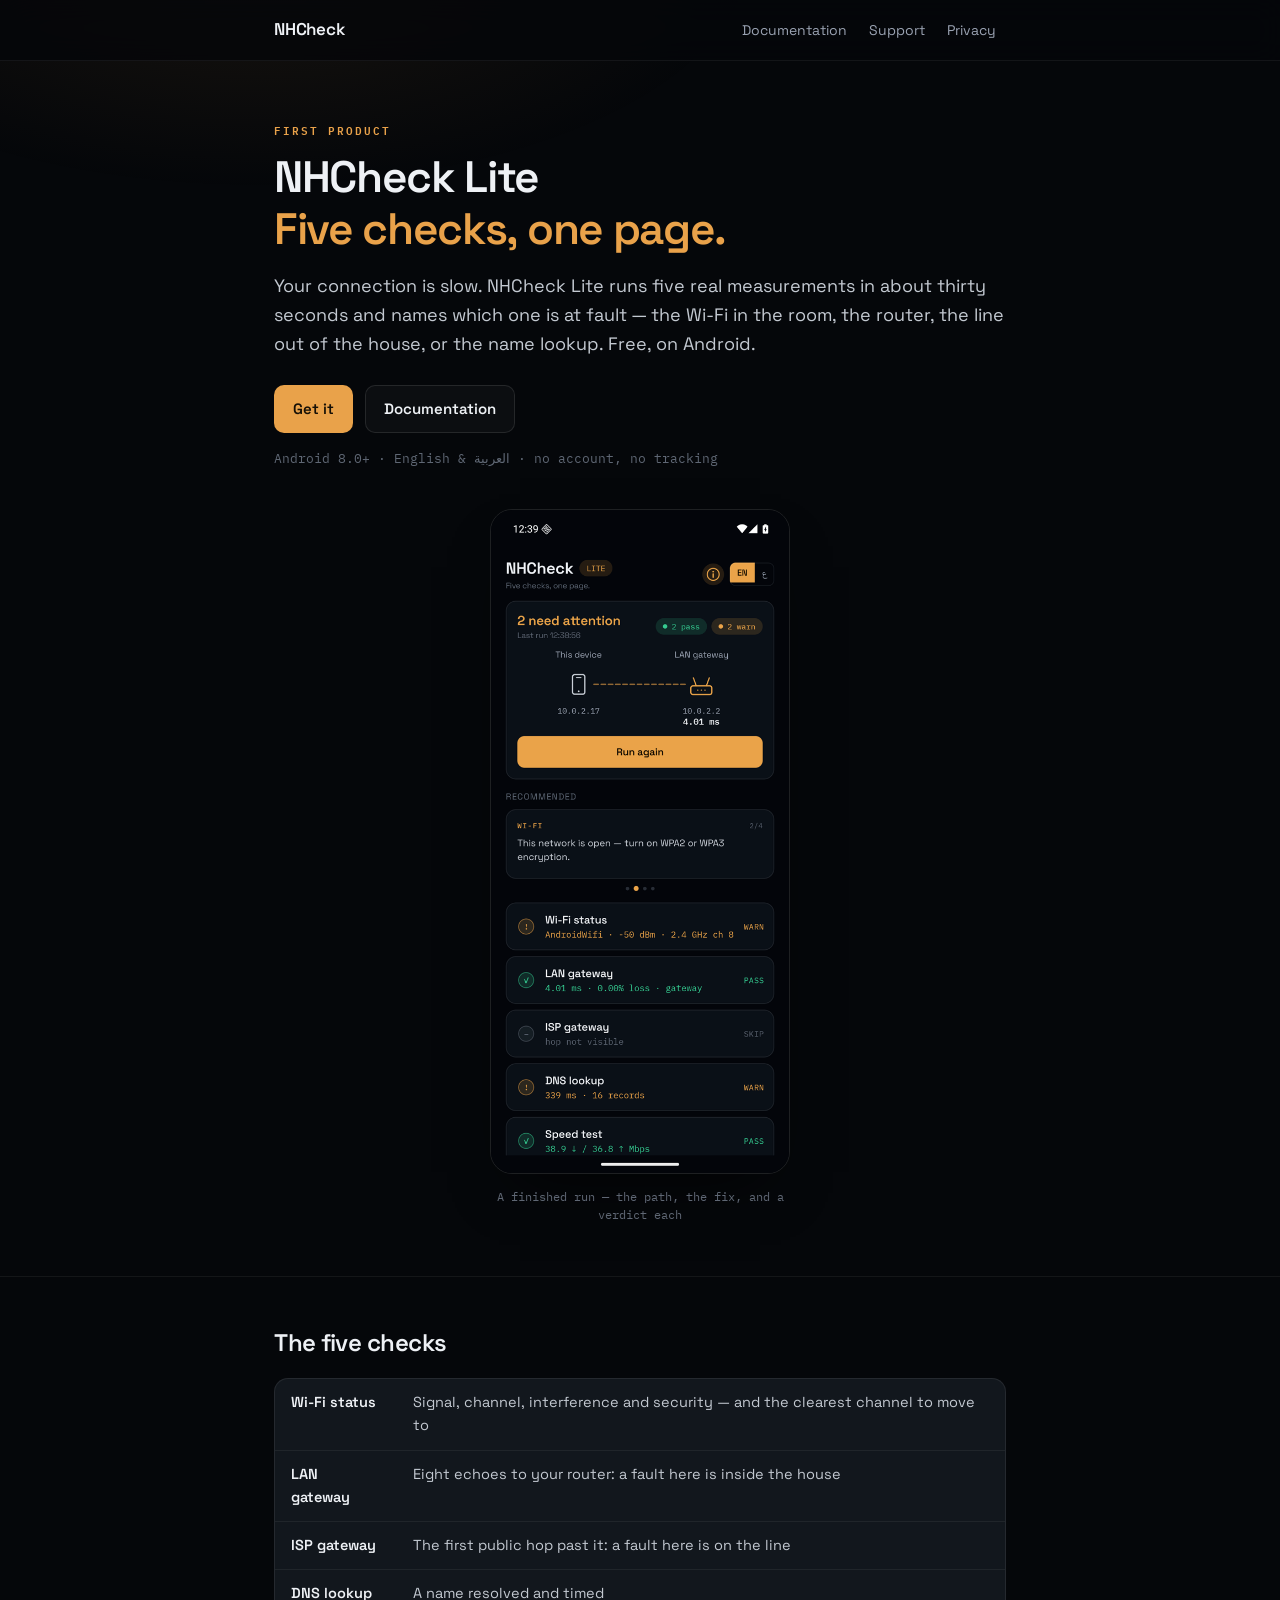
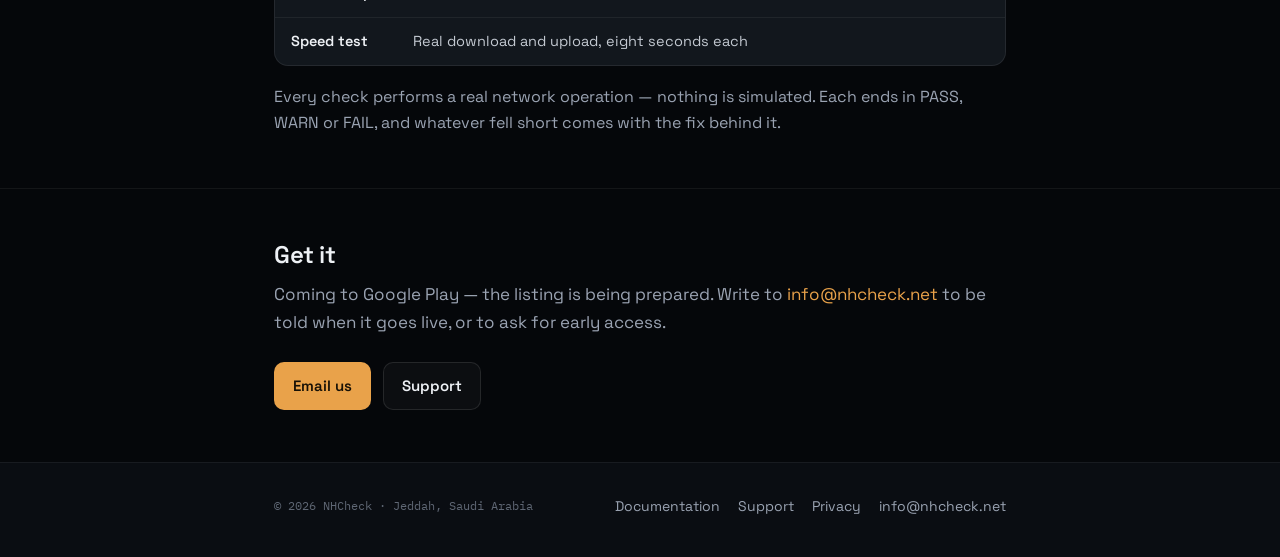
==== index.html @ b0a94ecd "The NHCheck website Four static pages for NHCheck and NHCheck Lite: the landing page, documentation " ====
<!DOCTYPE html>
<html lang="en">
<head>
<meta charset="UTF-8" />
<meta name="viewport" content="width=device-width, initial-scale=1, viewport-fit=cover" />
<meta name="theme-color" content="#05070a" />
<title>NHCheck</title>
<meta name="description" content="NHCheck makes network diagnostic tools. The first is NHCheck Lite for Android: five real checks, one page, a verdict each." />
<link rel="preconnect" href="https://fonts.googleapis.com" />
<link rel="preconnect" href="https://fonts.gstatic.com" crossorigin />
<link href="https://fonts.googleapis.com/css2?family=Space+Grotesk:wght@400;500;600;700&family=IBM+Plex+Mono:wght@400;500;600&display=swap" rel="stylesheet" />
<link rel="stylesheet" href="assets/style.css" />
</head>
<body>

<header class="topbar">
  <div class="shell">
    <a class="brand" href="index.html">NHCheck</a>
    <nav class="nav">
      <a href="docs.html">Documentation</a>
      <a href="support.html">Support</a>
      <a href="privacy.html">Privacy</a>
    </nav>
  </div>
</header>

<main>

<section class="hero">
  <div class="shell">
    <p class="eyebrow">First product</p>
    <h1>NHCheck Lite<br /><span class="accent">Five checks, one page.</span></h1>
    <p class="lede">
      Your connection is slow. NHCheck Lite runs five real measurements in about
      thirty seconds and names which one is at fault — the Wi-Fi in the room, the
      router, the line out of the house, or the name lookup. Free, on Android.
    </p>
    <div class="cta-row">
      <a class="btn btn-primary" href="#get">Get it</a>
      <a class="btn btn-ghost" href="docs.html">Documentation</a>
    </div>
    <p class="hero-note">Android 8.0+ · English &amp; العربية · no account, no tracking</p>

    <figure class="shot">
      <img src="assets/screenshot-result.png" width="540" height="1200"
           alt="NHCheck Lite after a run: the path from this device to the LAN gateway with its measured latency, a recommendation to turn on WPA2 or WPA3, and the five checks with their verdicts — Wi-Fi WARN, LAN gateway PASS, ISP gateway SKIP, DNS WARN, speed test PASS." />
      <figcaption>A finished run — the path, the fix, and a verdict each</figcaption>
    </figure>
  </div>
</section>

<section id="checks">
  <div class="shell">
    <h2 class="section-title">The five checks</h2>
    <div class="table-wrap" style="margin-top:20px">
      <table>
        <tbody>
          <tr><td><strong>Wi-Fi status</strong></td><td>Signal, channel, interference and security — and the clearest channel to move to</td></tr>
          <tr><td><strong>LAN gateway</strong></td><td>Eight echoes to your router: a fault here is inside the house</td></tr>
          <tr><td><strong>ISP gateway</strong></td><td>The first public hop past it: a fault here is on the line</td></tr>
          <tr><td><strong>DNS lookup</strong></td><td>A name resolved and timed</td></tr>
          <tr><td><strong>Speed test</strong></td><td>Real download and upload, eight seconds each</td></tr>
        </tbody>
      </table>
    </div>
    <p style="margin-top:18px;color:var(--text-muted)">
      Every check performs a real network operation — nothing is simulated. Each ends
      in PASS, WARN or FAIL, and whatever fell short comes with the fix behind it.
    </p>
  </div>
</section>

<section id="get">
  <div class="shell">
    <h2 class="section-title">Get it</h2>
    <p class="lede">
      Coming to Google Play — the listing is being prepared. Write to
      <a href="mailto:info@nhcheck.net">info@nhcheck.net</a> to be told when it goes
      live, or to ask for early access.
    </p>
    <div class="cta-row">
      <a class="btn btn-primary" href="mailto:info@nhcheck.net?subject=NHCheck%20Lite">Email us</a>
      <a class="btn btn-ghost" href="support.html">Support</a>
    </div>
  </div>
</section>

</main>

<footer>
  <div class="shell foot-grid">
    <div class="foot-meta">© 2026 NHCheck · Jeddah, Saudi Arabia</div>
    <div class="foot-links">
      <a href="docs.html">Documentation</a>
      <a href="support.html">Support</a>
      <a href="privacy.html">Privacy</a>
      <a href="mailto:info@nhcheck.net">info@nhcheck.net</a>
    </div>
  </div>
</footer>

</body>
</html>
---- assets/style.css ----
/* NHCheck — "Network-Ops Dark", the app's own tokens. */

:root {
  --bg-deep: #05070a;
  --bg-app: #0a0d12;
  --card: #12171d;
  --input: #171d24;

  --border: rgba(255, 255, 255, 0.08);
  --border-strong: rgba(255, 255, 255, 0.10);
  --divider: rgba(255, 255, 255, 0.06);

  --text: #eef1f5;
  --text-soft: #c3c9d1;
  --text-muted: #9aa3b2;
  --text-faint: #5f6774;

  --amber: #e9a24a;
  --amber-hi: #f3be6e;
  --amber-bg: rgba(233, 162, 74, 0.14);
  --on-amber: #161006;
  --green: #38c98f;
  --green-bg: rgba(56, 201, 143, 0.14);
  --red: #e24b3d;
  --red-bg: rgba(226, 75, 61, 0.14);

  --ui: "Space Grotesk", ui-sans-serif, system-ui, -apple-system, "Segoe UI", sans-serif;
  --mono: "IBM Plex Mono", ui-monospace, SFMono-Regular, Menlo, monospace;

  --shell: 780px;
  --radius: 14px;
}

* { box-sizing: border-box; }

html { scroll-behavior: smooth; scroll-padding-top: 80px; }

body {
  margin: 0;
  overflow-x: hidden;
  background: var(--bg-deep);
  color: var(--text);
  font-family: var(--ui);
  font-size: 16px;
  line-height: 1.6;
  -webkit-font-smoothing: antialiased;
}

body::before {
  content: "";
  position: fixed;
  inset: 0 0 auto 0;
  height: 480px;
  background: radial-gradient(720px 340px at 20% -10%, rgba(233, 162, 74, 0.09), transparent 70%);
  pointer-events: none;
  z-index: 0;
}

.shell { width: 100%; max-width: var(--shell); margin: 0 auto; padding: 0 24px; position: relative; z-index: 1; }

a { color: var(--amber); text-decoration: none; }
a:hover { color: var(--amber-hi); text-decoration: underline; }

h1, h2, h3 { line-height: 1.2; margin: 0; letter-spacing: -0.02em; font-weight: 600; }
p { margin: 0 0 1em; color: var(--text-soft); }
p:last-child { margin-bottom: 0; }

.mono { font-family: var(--mono); font-size: 0.92em; }

/* ── chrome ───────────────────────────────────────────────────────────── */

.topbar {
  position: sticky;
  top: 0;
  z-index: 40;
  background: rgba(5, 7, 10, 0.85);
  backdrop-filter: blur(14px);
  -webkit-backdrop-filter: blur(14px);
  border-bottom: 1px solid var(--divider);
}
.topbar .shell { display: flex; align-items: center; gap: 20px; height: 60px; }

.brand { color: var(--text); font-weight: 600; letter-spacing: -0.01em; font-size: 17px; }
.brand:hover { text-decoration: none; color: var(--text); }

.nav { margin-left: auto; display: flex; align-items: center; gap: 2px; flex-wrap: wrap; }
.nav a { color: var(--text-muted); font-size: 14px; padding: 6px 10px; border-radius: 8px; }
.nav a:hover { color: var(--text); background: rgba(255, 255, 255, 0.04); text-decoration: none; }
.nav a[aria-current="page"] { color: var(--text); background: rgba(255, 255, 255, 0.06); }

/* ── type ─────────────────────────────────────────────────────────────── */

.eyebrow {
  font-family: var(--mono);
  font-size: 11px;
  font-weight: 600;
  letter-spacing: 0.18em;
  text-transform: uppercase;
  color: var(--amber);
  margin: 0 0 12px;
}
.section-title { font-size: 24px; margin-bottom: 12px; }
.lede { font-size: 17px; color: var(--text-muted); }

section { padding: 52px 0; }
section + section { border-top: 1px solid var(--divider); }

/* ── hero ─────────────────────────────────────────────────────────────── */

.hero { padding: 60px 0 52px; }
.hero h1 { font-size: clamp(32px, 6vw, 44px); letter-spacing: -0.03em; margin-bottom: 16px; }
.hero h1 .accent { color: var(--amber); }
.hero .lede { font-size: 18px; color: var(--text-soft); }

.cta-row { display: flex; flex-wrap: wrap; gap: 12px; margin-top: 26px; }
.btn {
  display: inline-flex;
  align-items: center;
  border-radius: 10px;
  padding: 11px 18px;
  font-size: 15px;
  font-weight: 600;
  border: 1px solid transparent;
}
.btn:hover { text-decoration: none; }
.btn-primary { background: var(--amber); color: var(--on-amber); }
.btn-primary:hover { background: var(--amber-hi); color: var(--on-amber); }
.btn-ghost { border-color: var(--border-strong); color: var(--text); background: rgba(255, 255, 255, 0.03); }
.btn-ghost:hover { background: rgba(255, 255, 255, 0.07); color: var(--text); }

.hero-note { margin-top: 16px; font-size: 13px; color: var(--text-faint); font-family: var(--mono); }

/* ── screenshots ──────────────────────────────────────────────────────── */

.shot { margin: 40px auto 0; max-width: 300px; }
.shot img {
  display: block;
  width: 100%;
  height: auto;
  border-radius: 22px;
  border: 1px solid var(--border-strong);
  box-shadow: 0 28px 60px -30px rgba(0, 0, 0, 0.9);
}
.shot figcaption {
  margin-top: 14px;
  text-align: center;
  font-family: var(--mono);
  font-size: 11.5px;
  color: var(--text-faint);
  line-height: 1.6;
}

.pill {
  font-family: var(--mono);
  font-size: 10px;
  font-weight: 600;
  letter-spacing: 0.1em;
  border-radius: 6px;
  padding: 3px 8px;
  flex: none;
}
.pill.pass { color: var(--green); background: var(--green-bg); }
.pill.warn { color: var(--amber); background: var(--amber-bg); }
.pill.fail { color: var(--red); background: var(--red-bg); }
.pill.skip { color: var(--text-faint); background: rgba(255, 255, 255, 0.05); }

/* ── tables ───────────────────────────────────────────────────────────── */

.table-wrap { overflow-x: auto; border: 1px solid var(--border); border-radius: var(--radius); background: var(--card); }
table { border-collapse: collapse; width: 100%; font-size: 14.5px; }
th, td { text-align: left; padding: 12px 16px; border-bottom: 1px solid var(--divider); vertical-align: top; }
th {
  font-family: var(--mono);
  font-size: 10.5px;
  font-weight: 600;
  letter-spacing: 0.12em;
  text-transform: uppercase;
  color: var(--text-faint);
  white-space: nowrap;
}
td { color: var(--text-soft); }
td strong { color: var(--text); font-weight: 600; }
tr:last-child td { border-bottom: 0; }

/* ── inner pages ──────────────────────────────────────────────────────── */

.page-head { padding: 48px 0 32px; border-bottom: 1px solid var(--divider); }
.page-head h1 { font-size: clamp(27px, 5vw, 34px); margin-bottom: 12px; }

.prose { padding: 40px 0 72px; }
.prose h2 { font-size: 21px; margin: 40px 0 12px; }
.prose h2:first-child { margin-top: 0; }
.prose p, .prose li { color: var(--text-soft); font-size: 15.5px; }
.prose ul { padding-left: 20px; margin: 0 0 1em; }
.prose li { margin-bottom: 6px; }
.prose li::marker { color: var(--text-faint); }
.prose .table-wrap { margin: 18px 0 22px; }

/* ── footer ───────────────────────────────────────────────────────────── */

footer { border-top: 1px solid var(--divider); padding: 32px 0 40px; background: var(--bg-app); }
.foot-grid { display: flex; gap: 20px; flex-wrap: wrap; align-items: center; justify-content: space-between; }
.foot-links { display: flex; gap: 18px; flex-wrap: wrap; }
.foot-links a { color: var(--text-muted); font-size: 14px; }
.foot-links a:hover { color: var(--amber); }
.foot-meta { font-family: var(--mono); font-size: 12px; color: var(--text-faint); }

/* ── responsive ───────────────────────────────────────────────────────── */

@media (max-width: 620px) {
  section { padding: 44px 0; }
  .shell { padding: 0 18px; }
  .topbar .shell { height: auto; padding-top: 10px; padding-bottom: 10px; flex-wrap: wrap; gap: 8px; }
  .nav { width: 100%; margin-left: 0; }
}

@media (prefers-reduced-motion: reduce) {
  html { scroll-behavior: auto; }
  * { animation: none !important; transition: none !important; }
}
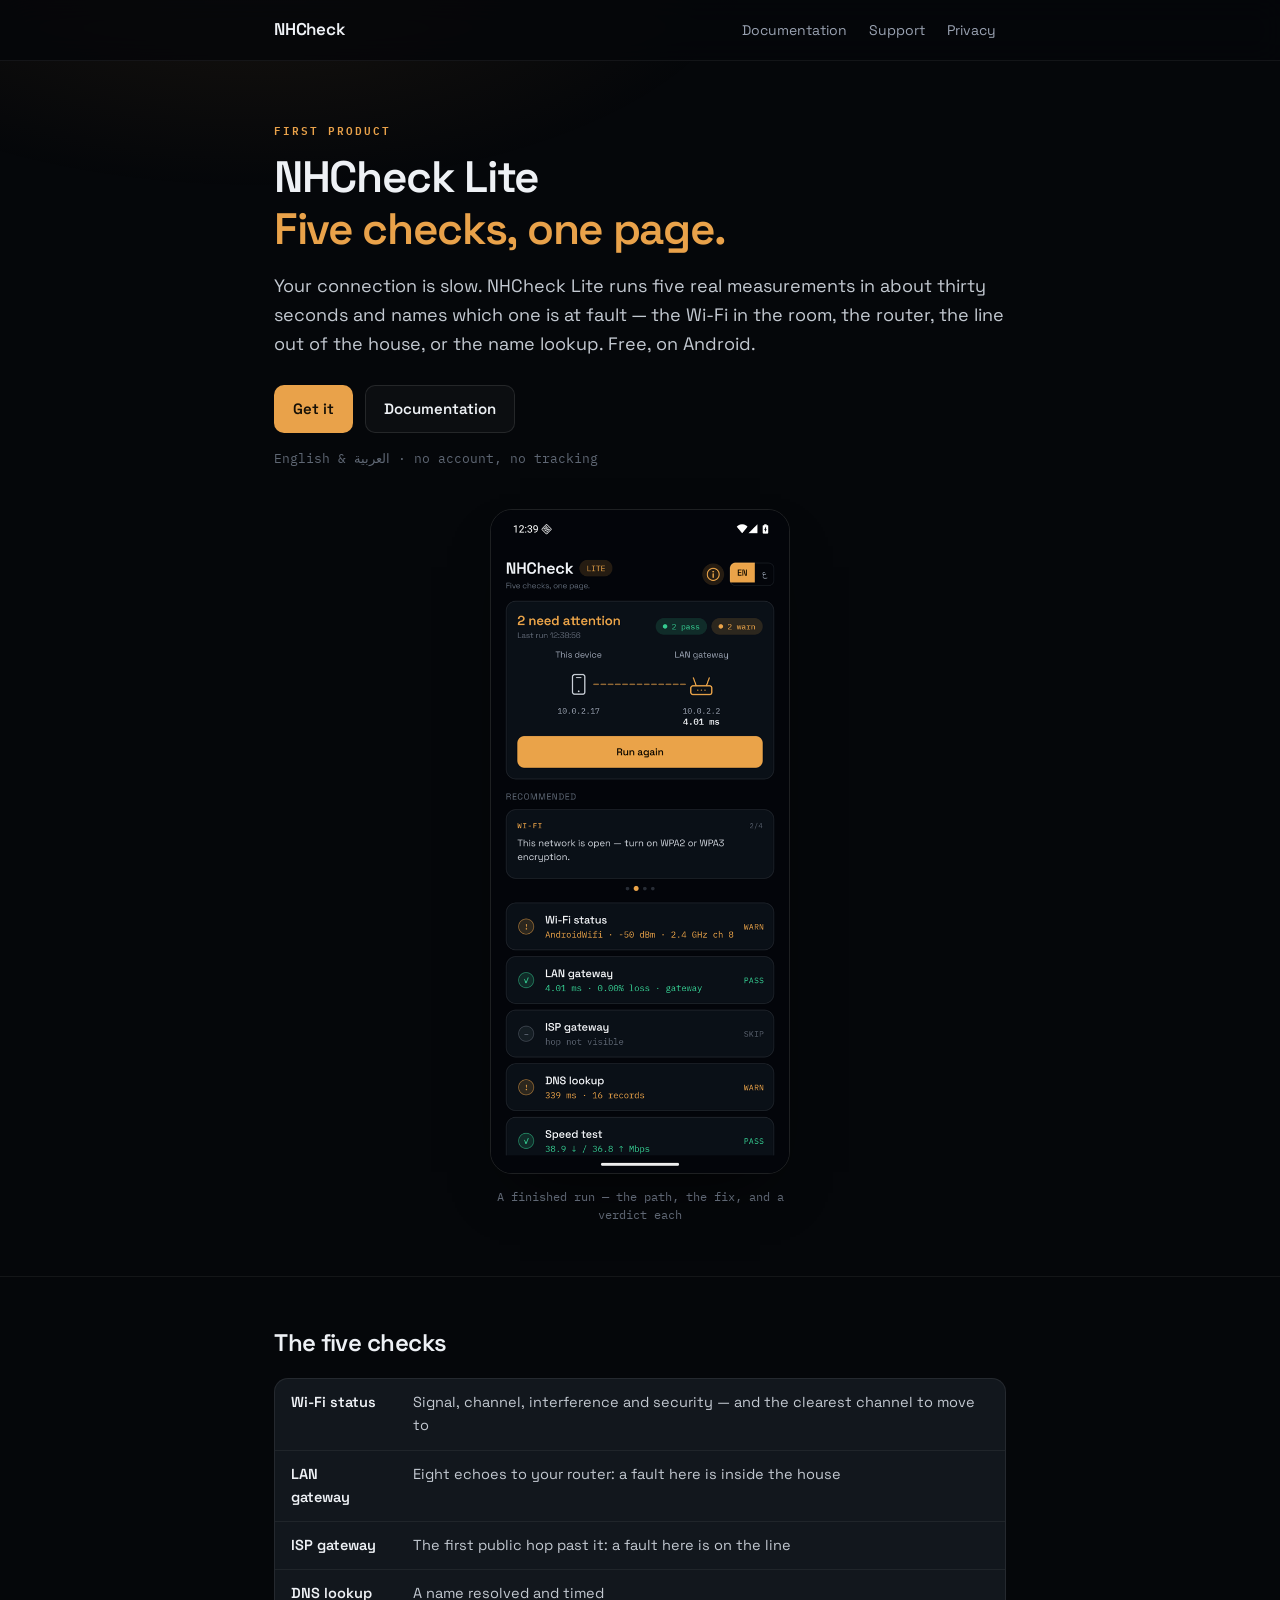
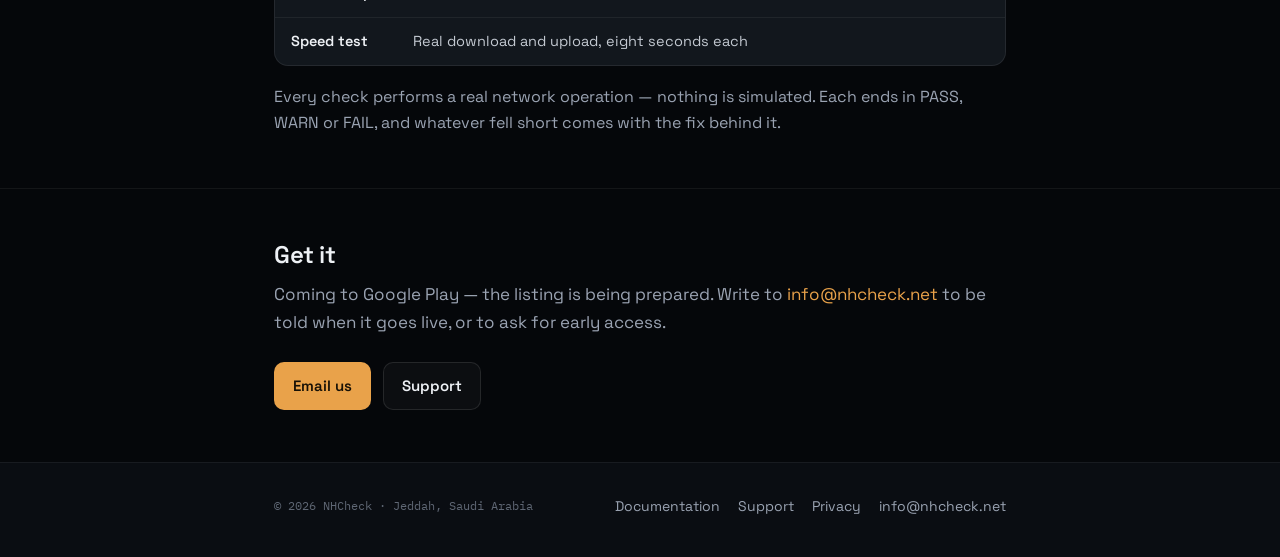
==== commit 5e8be3e2: "Drop the Android version requirement from the pages Co-Authored-By: Claude Opus 5 <noreply@anthropic" ====
--- a/index.html
+++ b/index.html
@@ -39,7 +39,7 @@
       <a class="btn btn-primary" href="#get">Get it</a>
       <a class="btn btn-ghost" href="docs.html">Documentation</a>
     </div>
-    <p class="hero-note">Android 8.0+ · English &amp; العربية · no account, no tracking</p>
+    <p class="hero-note">English &amp; العربية · no account, no tracking</p>
 
     <figure class="shot">
       <img src="assets/screenshot-result.png" width="540" height="1200"
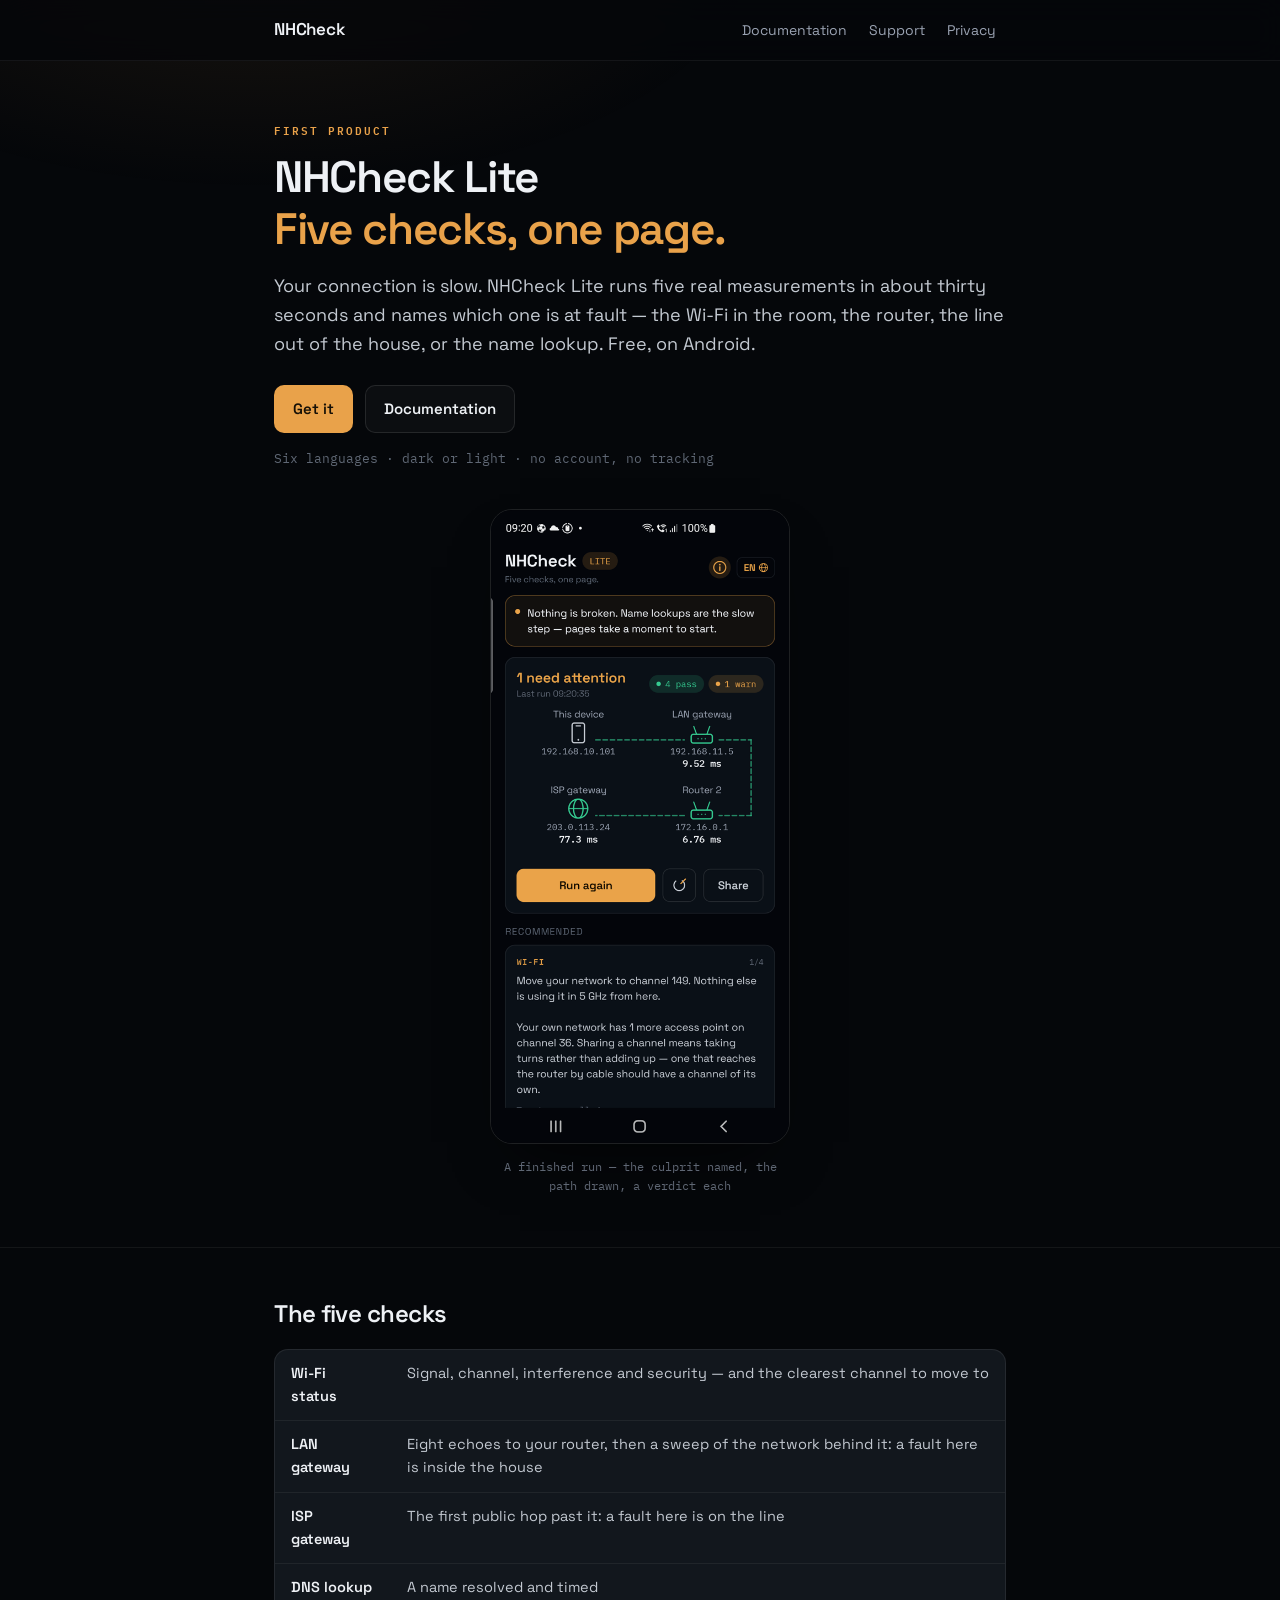
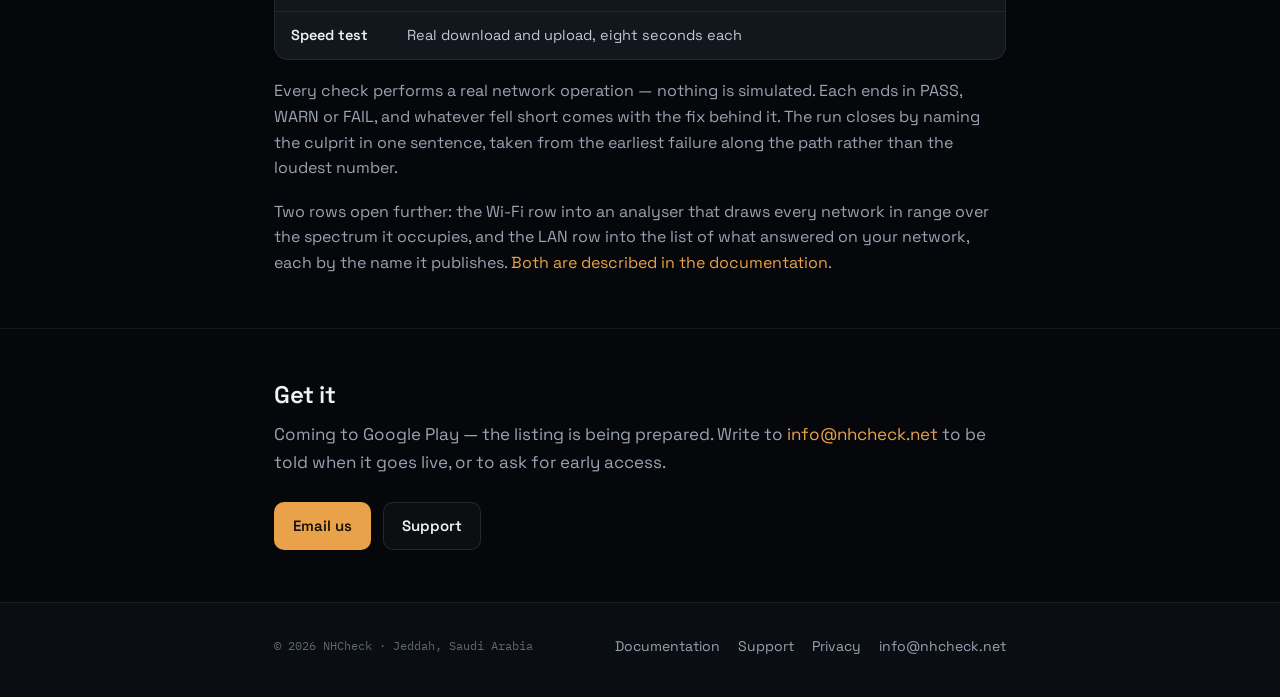
==== commit 88a65fad: "Bring the pages up to 1.3, and the privacy policy back in step with the app The published policy was" ====
--- a/index.html
+++ b/index.html
@@ -5,7 +5,7 @@
 <meta name="viewport" content="width=device-width, initial-scale=1, viewport-fit=cover" />
 <meta name="theme-color" content="#05070a" />
 <title>NHCheck</title>
-<meta name="description" content="NHCheck makes network diagnostic tools. The first is NHCheck Lite for Android: five real checks, one page, a verdict each." />
+<meta name="description" content="NHCheck makes network diagnostic tools. The first is NHCheck Lite for Android: five real checks, one page, a verdict each — plus a Wi-Fi analyser and a list of what is on your network." />
 <link rel="preconnect" href="https://fonts.googleapis.com" />
 <link rel="preconnect" href="https://fonts.gstatic.com" crossorigin />
 <link href="https://fonts.googleapis.com/css2?family=Space+Grotesk:wght@400;500;600;700&family=IBM+Plex+Mono:wght@400;500;600&display=swap" rel="stylesheet" />
@@ -39,12 +39,12 @@
       <a class="btn btn-primary" href="#get">Get it</a>
       <a class="btn btn-ghost" href="docs.html">Documentation</a>
     </div>
-    <p class="hero-note">English &amp; العربية · no account, no tracking</p>
+    <p class="hero-note">Six languages · dark or light · no account, no tracking</p>
 
     <figure class="shot">
-      <img src="assets/screenshot-result.png" width="540" height="1200"
-           alt="NHCheck Lite after a run: the path from this device to the LAN gateway with its measured latency, a recommendation to turn on WPA2 or WPA3, and the five checks with their verdicts — Wi-Fi WARN, LAN gateway PASS, ISP gateway SKIP, DNS WARN, speed test PASS." />
-      <figcaption>A finished run — the path, the fix, and a verdict each</figcaption>
+      <img src="assets/screenshot-result.png" width="540" height="1147"
+           alt="NHCheck Lite after a run: one framed line reading that nothing is broken and name lookups are the slow step; the path from this device through the LAN gateway and a second router out to the ISP gateway, each hop with its measured latency; four passed and one warned; and a recommendation to move the network to channel 149." />
+      <figcaption>A finished run — the culprit named, the path drawn, a verdict each</figcaption>
     </figure>
   </div>
 </section>
@@ -56,7 +56,7 @@
       <table>
         <tbody>
           <tr><td><strong>Wi-Fi status</strong></td><td>Signal, channel, interference and security — and the clearest channel to move to</td></tr>
-          <tr><td><strong>LAN gateway</strong></td><td>Eight echoes to your router: a fault here is inside the house</td></tr>
+          <tr><td><strong>LAN gateway</strong></td><td>Eight echoes to your router, then a sweep of the network behind it: a fault here is inside the house</td></tr>
           <tr><td><strong>ISP gateway</strong></td><td>The first public hop past it: a fault here is on the line</td></tr>
           <tr><td><strong>DNS lookup</strong></td><td>A name resolved and timed</td></tr>
           <tr><td><strong>Speed test</strong></td><td>Real download and upload, eight seconds each</td></tr>
@@ -65,7 +65,15 @@
     </div>
     <p style="margin-top:18px;color:var(--text-muted)">
       Every check performs a real network operation — nothing is simulated. Each ends
-      in PASS, WARN or FAIL, and whatever fell short comes with the fix behind it.
+      in PASS, WARN or FAIL, and whatever fell short comes with the fix behind it. The
+      run closes by naming the culprit in one sentence, taken from the earliest failure
+      along the path rather than the loudest number.
+    </p>
+    <p style="margin-top:18px;color:var(--text-muted)">
+      Two rows open further: the Wi-Fi row into an analyser that draws every network in
+      range over the spectrum it occupies, and the LAN row into the list of what
+      answered on your network, each by the name it publishes.
+      <a href="docs.html">Both are described in the documentation</a>.
     </p>
   </div>
 </section>
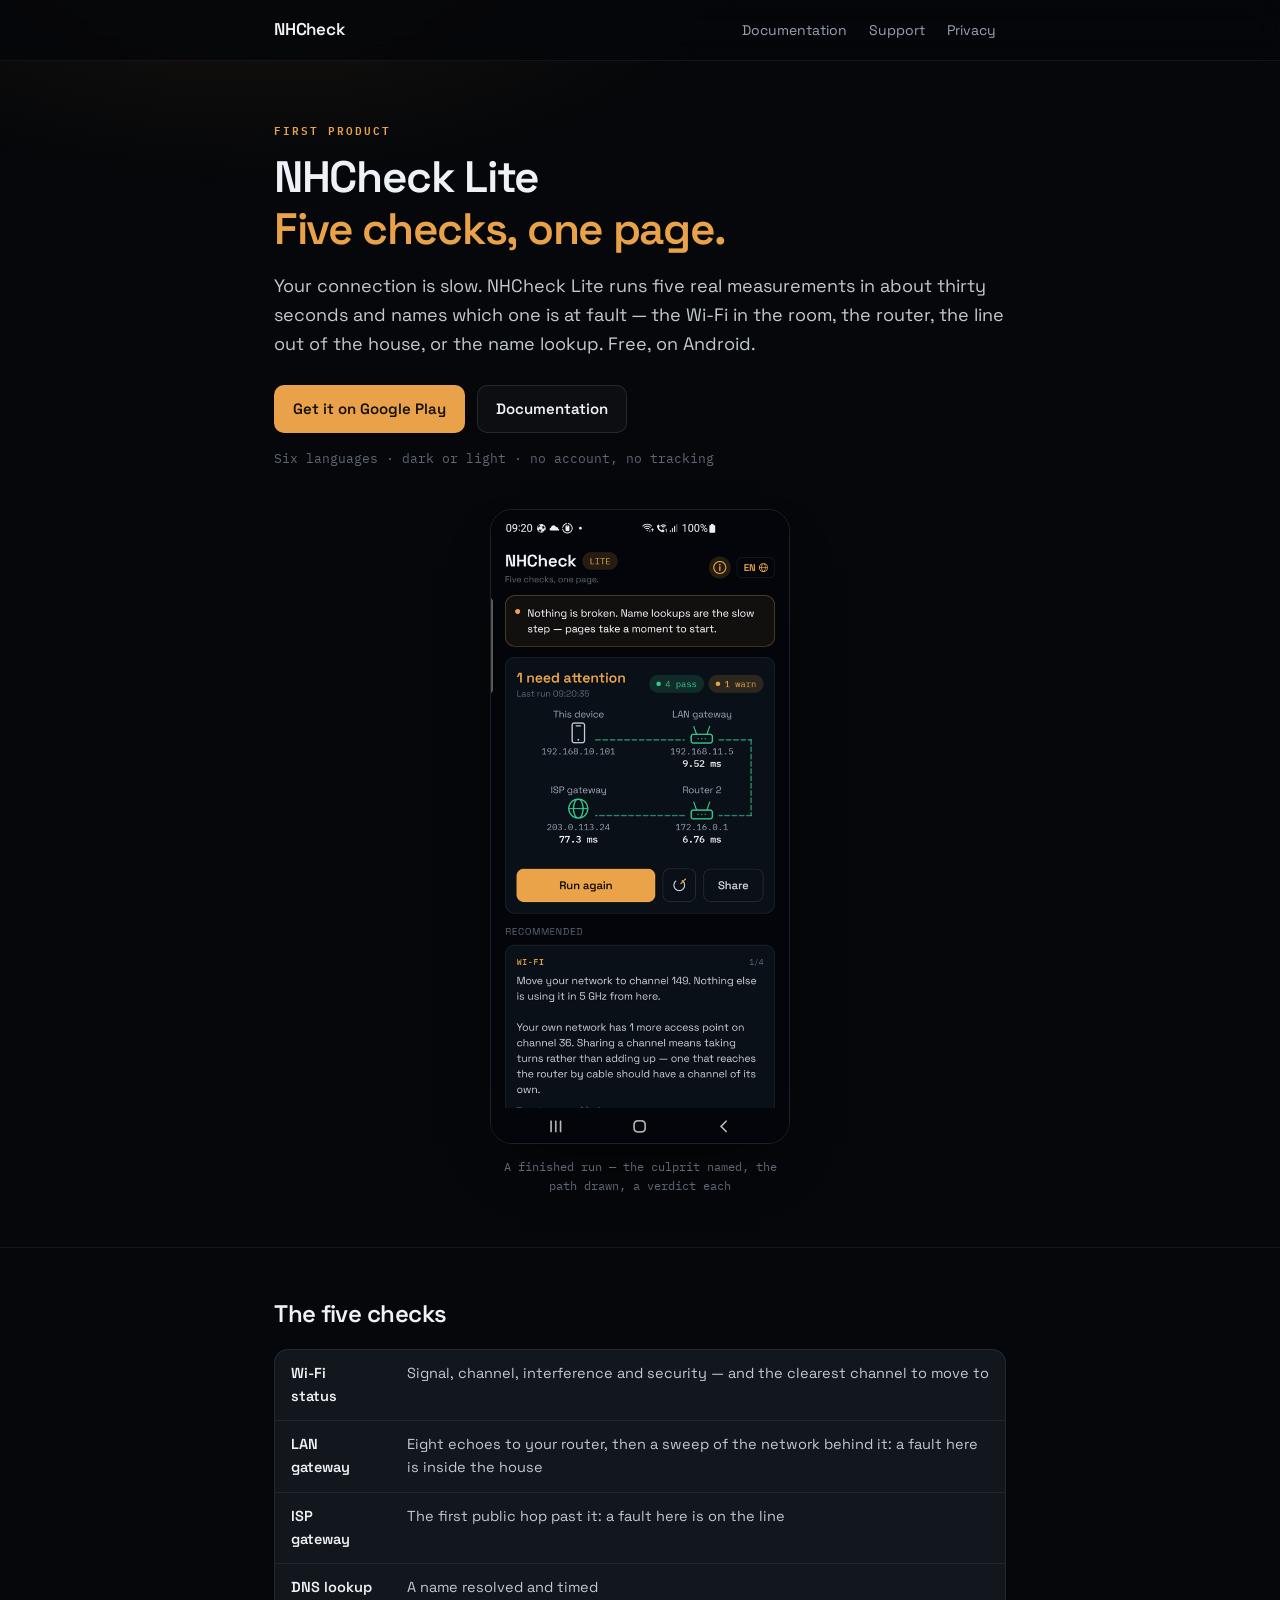
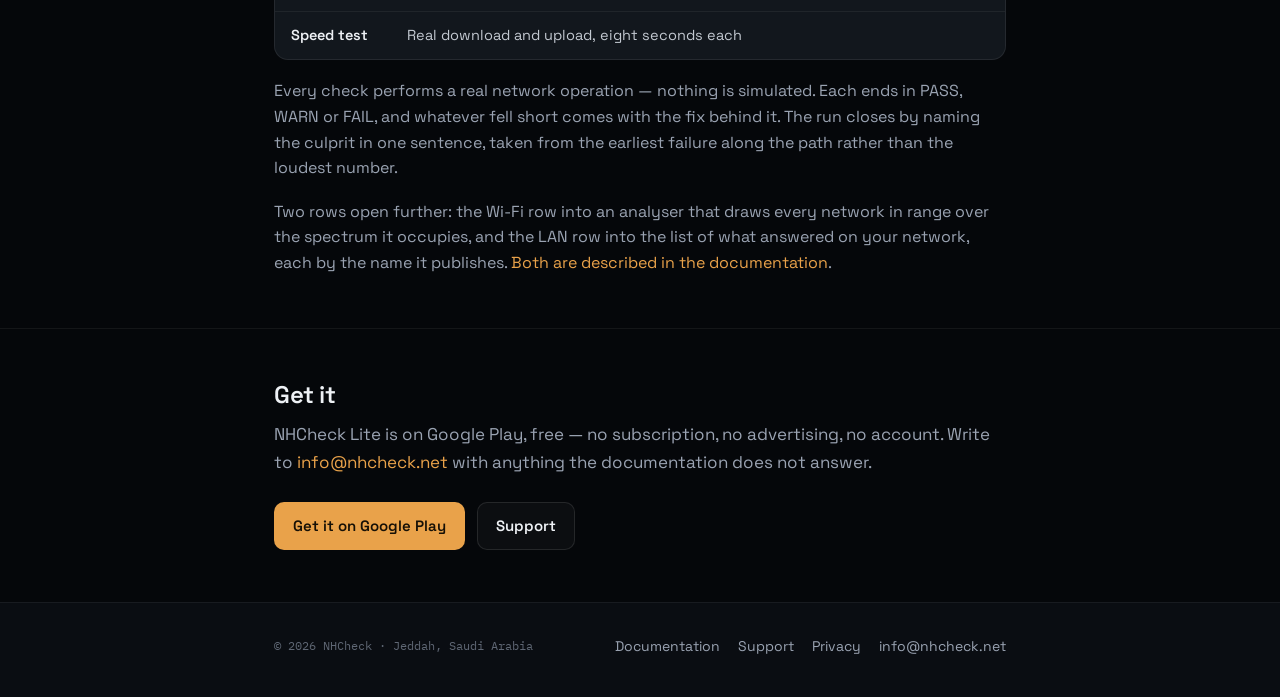
==== commit ddf9f8b2: "Link the Play listing, and drop the metered-plan note The listing is live, so "Coming to Google Play" ====
--- a/index.html
+++ b/index.html
@@ -36,7 +36,7 @@
       router, the line out of the house, or the name lookup. Free, on Android.
     </p>
     <div class="cta-row">
-      <a class="btn btn-primary" href="#get">Get it</a>
+      <a class="btn btn-primary" href="https://play.google.com/store/apps/details?id=com.nhcheck.lite">Get it on Google Play</a>
       <a class="btn btn-ghost" href="docs.html">Documentation</a>
     </div>
     <p class="hero-note">Six languages · dark or light · no account, no tracking</p>
@@ -82,12 +82,12 @@
   <div class="shell">
     <h2 class="section-title">Get it</h2>
     <p class="lede">
-      Coming to Google Play — the listing is being prepared. Write to
-      <a href="mailto:info@nhcheck.net">info@nhcheck.net</a> to be told when it goes
-      live, or to ask for early access.
+      NHCheck Lite is on Google Play, free — no subscription, no advertising, no
+      account. Write to <a href="mailto:info@nhcheck.net">info@nhcheck.net</a> with
+      anything the documentation does not answer.
     </p>
     <div class="cta-row">
-      <a class="btn btn-primary" href="mailto:info@nhcheck.net?subject=NHCheck%20Lite">Email us</a>
+      <a class="btn btn-primary" href="https://play.google.com/store/apps/details?id=com.nhcheck.lite">Get it on Google Play</a>
       <a class="btn btn-ghost" href="support.html">Support</a>
     </div>
   </div>
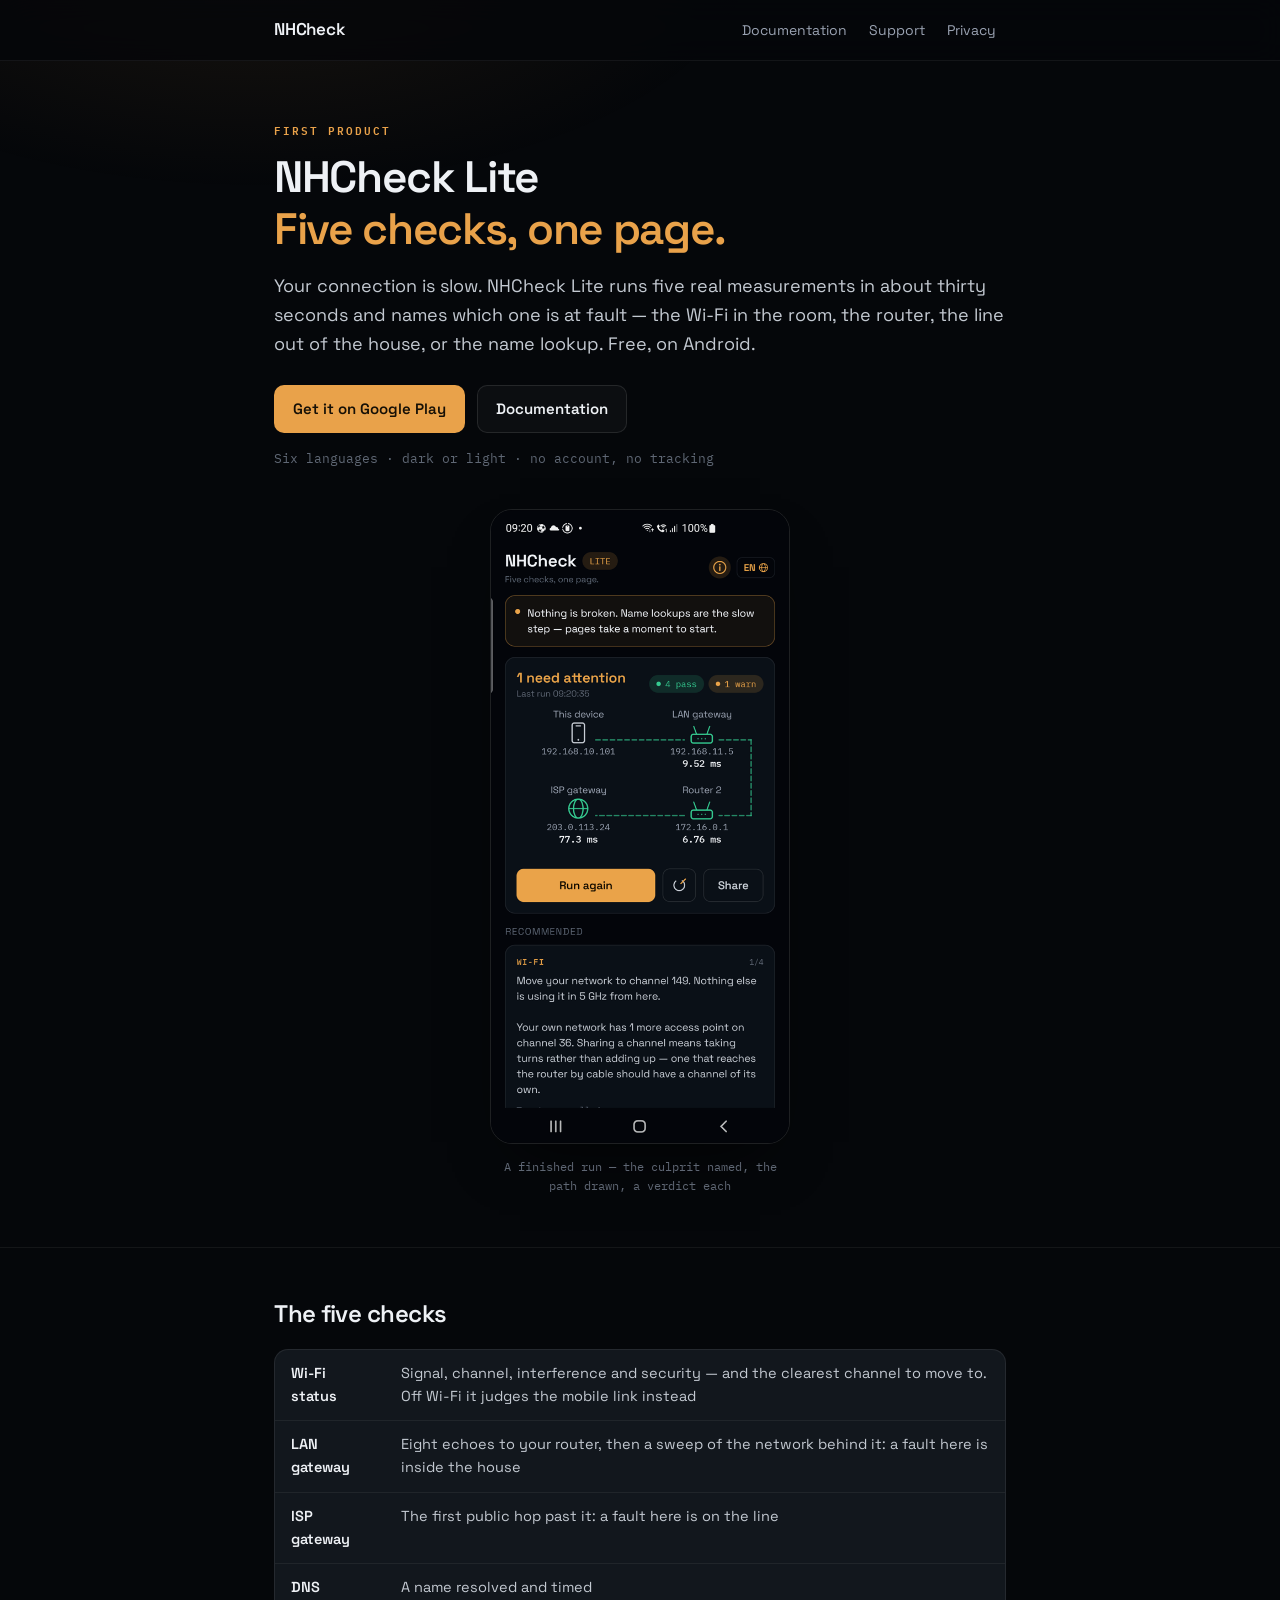
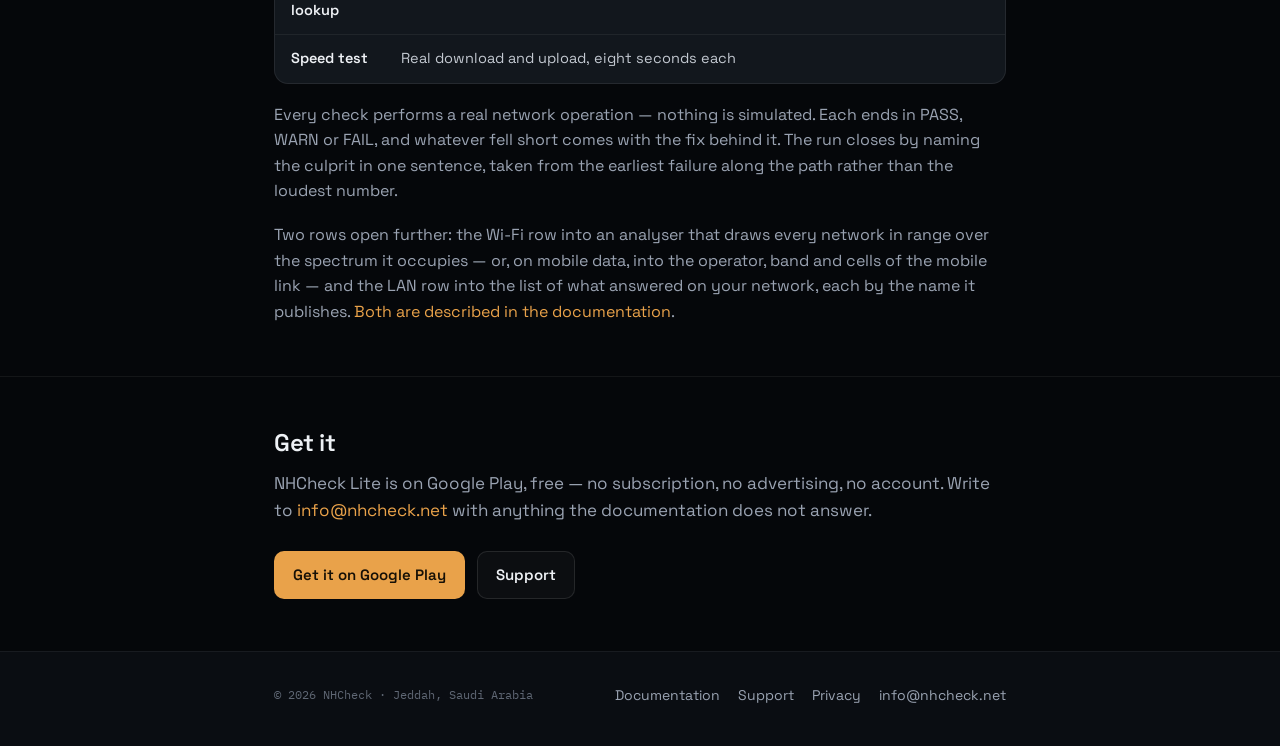
==== commit e57df535: "The privacy policy learns about the mobile link 1.4 reads the phone's own cellular radio when Wi-Fi " ====
--- a/index.html
+++ b/index.html
@@ -55,7 +55,7 @@
     <div class="table-wrap" style="margin-top:20px">
       <table>
         <tbody>
-          <tr><td><strong>Wi-Fi status</strong></td><td>Signal, channel, interference and security — and the clearest channel to move to</td></tr>
+          <tr><td><strong>Wi-Fi status</strong></td><td>Signal, channel, interference and security — and the clearest channel to move to. Off Wi-Fi it judges the mobile link instead</td></tr>
           <tr><td><strong>LAN gateway</strong></td><td>Eight echoes to your router, then a sweep of the network behind it: a fault here is inside the house</td></tr>
           <tr><td><strong>ISP gateway</strong></td><td>The first public hop past it: a fault here is on the line</td></tr>
           <tr><td><strong>DNS lookup</strong></td><td>A name resolved and timed</td></tr>
@@ -71,8 +71,9 @@
     </p>
     <p style="margin-top:18px;color:var(--text-muted)">
       Two rows open further: the Wi-Fi row into an analyser that draws every network in
-      range over the spectrum it occupies, and the LAN row into the list of what
-      answered on your network, each by the name it publishes.
+      range over the spectrum it occupies — or, on mobile data, into the operator, band
+      and cells of the mobile link — and the LAN row into the list of what answered on
+      your network, each by the name it publishes.
       <a href="docs.html">Both are described in the documentation</a>.
     </p>
   </div>
